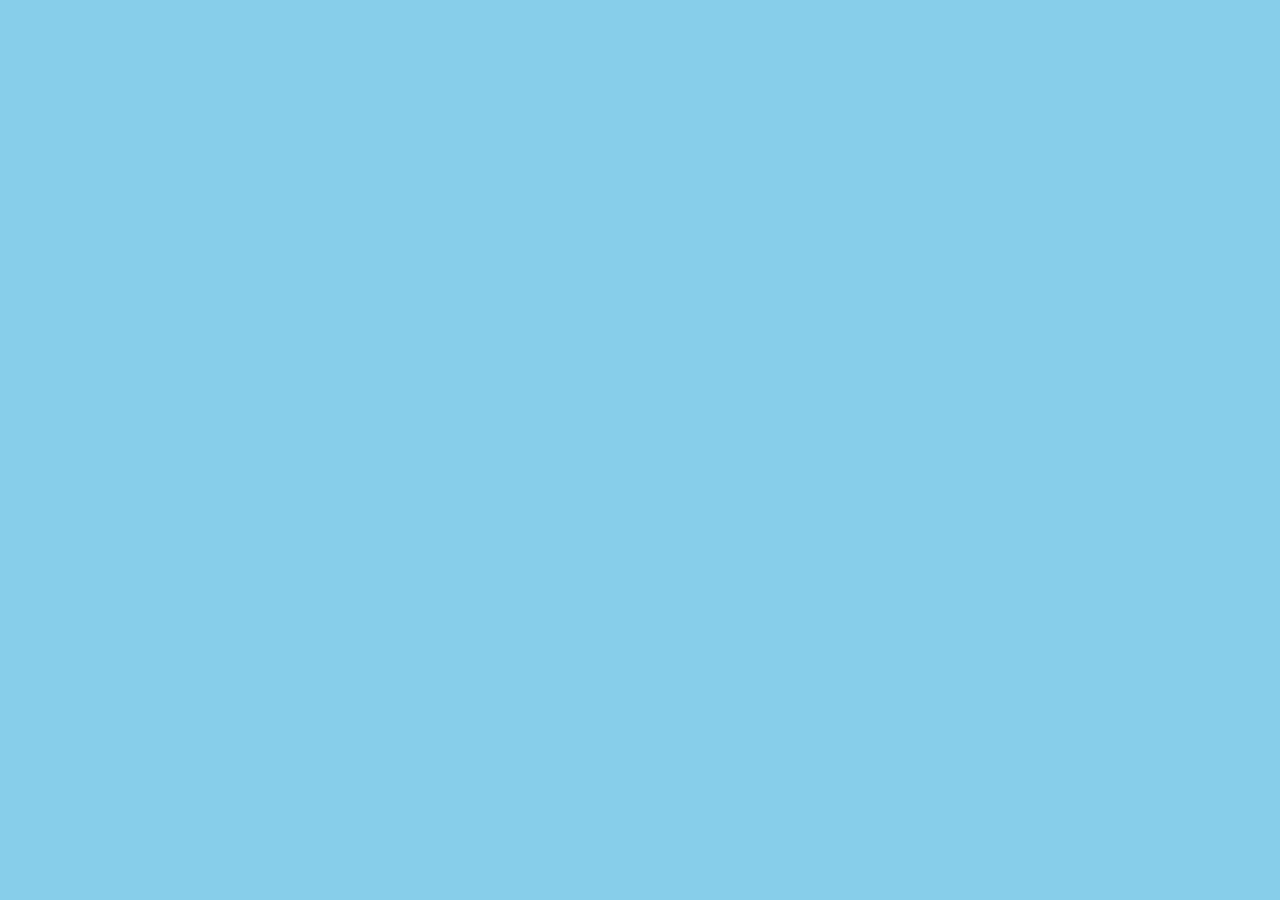
==== mfight/index.html @ 5471a8e1 "Implement sound effects for game actions Added audio functionality for various game actions includin" ====
<!DOCTYPE html>
<html lang="en">
<head>
<meta charset="UTF-8">
<meta name="viewport" content="width=device-width, initial-scale=1.0">
<title>Monkey Champion Battle</title>
<style>
  * { box-sizing: border-box; }
  body {
    margin: 0;
    overflow: hidden;
    background: #87ceeb;
    font-family: Arial, sans-serif;
    user-select: none;
  }
  canvas { display: block; }
  #restartButton {
    position: fixed;
    left: 50%;
    top: 70%;
    transform: translate(-50%, -50%);
    padding: 14px 28px;
    border: 3px solid #222;
    border-radius: 10px;
    background: white;
    font-size: 20px;
    font-weight: bold;
    cursor: pointer;
    display: none;
    box-shadow: 0 5px 0 #222;
  }
  #restartButton:active {
    transform: translate(-50%, calc(-50% + 4px));
    box-shadow: 0 1px 0 #222;
  }

#bracketButton{
position:fixed;right:20px;bottom:20px;padding:10px 18px;font-size:18px;
display:none;border:2px solid #222;border-radius:8px;background:#fff;cursor:pointer;
}
#bracketPanel{
position:fixed;right:20px;top:20px;width:min(360px,calc(100vw - 40px));
max-height:75vh;overflow:auto;background:rgba(255,255,255,.97);
border:3px solid #222;border-radius:10px;padding:16px;display:none;
font-family:Arial,sans-serif;z-index:20;color:#222;
}
#bracketPanel h3{margin:0 35px 12px 0;font-size:23px;}
#bracketList div{padding:4px 0;line-height:1.35;}
#closeBracketButton{
position:absolute;right:9px;top:7px;width:32px;height:32px;border:0;
background:transparent;font-size:28px;cursor:pointer;line-height:28px;
}


</style>
</head>
<body>
<canvas id="gameCanvas"></canvas>
<button id="restartButton">Next Fight</button>

<button id="bracketButton">Tournament Bracket</button>
<div id="bracketPanel">
  <button id="closeBracketButton" aria-label="Close bracket">×</button>
  <h3>Champion History</h3>
  <div id="bracketList"><p>No completed fights yet.</p></div>
</div>

<script>
const canvas = document.getElementById("gameCanvas");
const ctx = canvas.getContext("2d");
const restartButton=document.getElementById("restartButton");
const bracketHistory=[];

let audioContext = null;
let soundEnabled = true;

function initAudio() {
  if (!audioContext) {
    audioContext = new (window.AudioContext || window.webkitAudioContext)();
  }
  if (audioContext.state === "suspended") {
    audioContext.resume();
  }
}

function playTone(frequency, duration = 0.08, type = "square", volume = 0.08, slideTo = null) {
  if (!soundEnabled) return;
  initAudio();

  const oscillator = audioContext.createOscillator();
  const gain = audioContext.createGain();
  const now = audioContext.currentTime;

  oscillator.type = type;
  oscillator.frequency.setValueAtTime(frequency, now);

  if (slideTo !== null) {
    oscillator.frequency.exponentialRampToValueAtTime(
      Math.max(20, slideTo),
      now + duration
    );
  }

  gain.gain.setValueAtTime(volume, now);
  gain.gain.exponentialRampToValueAtTime(0.001, now + duration);

  oscillator.connect(gain);
  gain.connect(audioContext.destination);

  oscillator.start(now);
  oscillator.stop(now + duration);
}

function playPunchSound() {
  playTone(150, 0.07, "square", 0.09, 70);
}

function playKickSound() {
  playTone(110, 0.11, "sawtooth", 0.1, 45);
}

function playBlockSound() {
  playTone(520, 0.06, "square", 0.06, 330);
  setTimeout(() => playTone(740, 0.05, "square", 0.04, 500), 35);
}

function playCountdownSound() {
  playTone(440, 0.12, "sine", 0.07);
}

function playWinnerSound() {
  playTone(523, 0.16, "sine", 0.08);
  setTimeout(() => playTone(659, 0.16, "sine", 0.08), 170);
  setTimeout(() => playTone(784, 0.28, "sine", 0.09), 340);
}

  soundEnabled = !soundEnabled;
  soundButton.textContent = soundEnabled ? "🔊 Sound On" : "🔇 Sound Off";
});

document.addEventListener("pointerdown", initAudio, { once: true });


let width, height, groundY;
let previousTime = performance.now();

function resizeCanvas() {
  width = innerWidth;
  height = innerHeight;
  canvas.width = width;
  canvas.height = height;
  groundY = height * 0.78;
}
addEventListener("resize", resizeCanvas);
resizeCanvas();

const monkeyNames = [
  "Banana Bandit", "Coconut Kong", "Jungle Jack", "Mango Mike",
  "Cheeky Chimp", "Bongo Banana", "King Plantain", "Monkey McGee",
  "Peanut Primate", "Captain Coconut", "Gorilla Greg", "Swinging Sammy",
  "Banana Bob", "Jungle Joe", "Chimpy Charlie", "Mighty Momo",
  "Vine Victor", "Cocoa Kong", "Bamboo Bruno", "Primate Pete",
  "Monkey Max", "Banana Bruno", "Jungle Jester", "Chimp Champion",
  "Treetop Tony", "Funky Monkey", "Coconut Crusher", "Banana Bruiser",
  "Vine Viper", "Mango Mayhem", "Plantain Puncher", "Treetop Titan"
];

const styles = [
  { color: "#8b552a", faceColor: "#e0b27d" },
  { color: "#5f3822", faceColor: "#c99565" },
  { color: "#9a6236", faceColor: "#e5b982" },
  { color: "#4e3325", faceColor: "#bc8a61" },
  { color: "#75503a", faceColor: "#d5a979" }
];

function randomItem(array) {
  return array[Math.floor(Math.random() * array.length)];
}

function randomName(excluded = []) {
  const choices = monkeyNames.filter(name => !excluded.includes(name));
  return choices.length ? randomItem(choices) : "Mystery Monkey";
}

const game = {
  state: "countdown",
  countdown: 3,
  countdownTimer: 0,
  winner: "",
  screenShake: 0,
  time: 0,
  round: 1
};

const particles = [];
const floatingTexts = [];
let championData = null;
let monkey1, monkey2;

class Monkey {
  constructor({ name, color, faceColor, x, direction, isChampion = false }) {
    this.name = name;
    this.color = color;
    this.faceColor = faceColor;
    this.x = x;
    this.y = groundY - 100;
    this.direction = direction;
    this.velocityX = 0;
    this.velocityY = 0;
    this.health = 100;
    this.maxHealth = 100;
    this.state = "idle";
    this.stateTimer = 0;
    this.attackCooldown = 0;
    this.hitFlash = 0;
    this.walkCycle = 0;
    this.isGrounded = true;
    this.isBlocking = false;
    this.combo = 0;
    this.comboTimer = 0;
    this.target = null;
    this.isChampion = isChampion;
    this.aiDelay = Math.random() * 25;
  }

  update(dt) {
    this.attackCooldown -= dt;
    this.stateTimer -= dt;
    this.hitFlash -= dt;
    this.comboTimer -= dt;
    this.aiDelay -= dt;

    if (this.comboTimer <= 0) this.combo = 0;

    this.velocityY += 0.5 * dt;
    this.x += this.velocityX * dt;
    this.y += this.velocityY * dt;
    this.velocityX *= Math.pow(0.88, dt);

    const floor = groundY - 100;
    if (this.y >= floor) {
      this.y = floor;
      this.velocityY = 0;
      this.isGrounded = true;
    } else {
      this.isGrounded = false;
    }

    this.x = Math.max(70, Math.min(width - 70, this.x));

    if (this.target) this.direction = this.target.x > this.x ? 1 : -1;
    if (this.state === "walking") this.walkCycle += 0.25 * dt;

    if (this.stateTimer <= 0 && ["punch","kick","hurt","block","dodge"].includes(this.state)) {
      this.state = "idle";
      this.isBlocking = false;
    }

    if (game.state === "fighting") this.runAI(dt);
  }

  runAI(dt) {
    if (!this.target || this.health <= 0 || this.aiDelay > 0) return;
    if (["punch","kick","hurt","dodge","knockedOut"].includes(this.state)) return;

    const distance = Math.abs(this.target.x - this.x);
    const targetAttacking = ["punch","kick"].includes(this.target.state);

    if (targetAttacking && distance < 145 && Math.random() < 0.025 * dt) {
      Math.random() < 0.55 ? this.block() : this.dodge();
      return;
    }

    if (distance > 120) {
      this.state = "walking";
      this.velocityX += this.direction * (distance > 300 ? 2.3 : 1.5) * dt;
      if (distance > 220 && this.isGrounded && Math.random() < 0.0025 * dt) this.jump();
      return;
    }

    this.state = "idle";
    if (distance < 78) this.velocityX -= this.direction * 0.7 * dt;

    if (this.attackCooldown <= 0) {
      Math.random() < 0.62 ? this.punch() : this.kick();
    }
  }

  jump() {
    if (!this.isGrounded) return;
    this.velocityY = -9;
    this.velocityX += this.direction * 2;
  }

  punch() {
    if (this.attackCooldown > 0 || this.health <= 0) return;
    this.state = "punch";
    this.stateTimer = 24;
    this.attackCooldown = 42;
    setTimeout(() => {
      if (game.state === "fighting" && this.state === "punch") this.tryHit(11, 125, "PUNCH!");
    }, 170);
  }

  kick() {
    if (this.attackCooldown > 0 || this.health <= 0) return;
    this.state = "kick";
    this.stateTimer = 32;
    this.attackCooldown = 55;
    setTimeout(() => {
      if (game.state === "fighting" && this.state === "kick") this.tryHit(16, 145, "KICK!");
    }, 240);
  }

  block() {
    this.state = "block";
    this.stateTimer = 28;
    this.isBlocking = true;
    this.attackCooldown = 25;
  }

  dodge() {
    this.state = "dodge";
    this.stateTimer = 25;
    this.velocityX = -this.direction * 7;
    this.attackCooldown = 25;
    createFloatingText(this.x, this.y - 80, "DODGE!", "#fff");
  }

  tryHit(damage, range, text) {
    if (!this.target || this.target.health <= 0) return;
    const distance = Math.abs(this.target.x - this.x);
    const facing = Math.sign(this.target.x - this.x) === this.direction;
    if (distance > range || !facing) return;

    if (this.target.state === "dodge") {
      createFloatingText(this.target.x, this.target.y - 80, "MISSED!", "#fff");
      return;
    }

    let finalDamage = damage;
    if (this.target.isBlocking) {
      finalDamage = Math.max(2, Math.floor(damage * 0.25));
      createFloatingText(this.target.x, this.target.y - 100, "BLOCK!", "#66ccff");
    } else {
      this.combo++;
      this.comboTimer = 100;
    }

    this.target.takeDamage(finalDamage, this.direction);
    createHitParticles(this.target.x, this.target.y - 45, this.color);

    if (this.target.isBlocking) {
      playBlockSound();
    } else if (text === "KICK!") {
      playKickSound();
    } else {
      playPunchSound();
    }

    createFloatingText(this.target.x, this.target.y - 120, text, "#ffe600");

    if (this.combo >= 2) {
      createFloatingText(this.x, this.y - 145, this.combo + " HIT COMBO!", "#ff9900");
    }
    game.screenShake = this.target.isBlocking ? 3 : 8;
  }

  takeDamage(amount, direction) {
    if (this.health <= 0) return;
    this.health = Math.max(0, this.health - amount);
    this.hitFlash = 8;
    this.velocityX = direction * amount * 0.22;

    if (!this.isBlocking) {
      this.state = "hurt";
      this.stateTimer = 18;
    }

    if (this.health <= 0) {
      this.state = "knockedOut";
      this.velocityX = direction * 6;
      this.velocityY = -5;
      setTimeout(() => endFight(this.target), 900);
    }
  }

  draw() {
    ctx.save();
    ctx.translate(this.x, this.y);

    if (this.state === "knockedOut") ctx.rotate(this.direction * 1.3);
    ctx.scale(this.direction, 1);

    const bounce = this.state === "walking"
      ? Math.sin(this.walkCycle) * 3
      : Math.sin(game.time * 0.08) * 1.5;

    ctx.translate(0, bounce);

    if (this.hitFlash > 0 && Math.floor(this.hitFlash) % 2 === 0) ctx.globalAlpha = 0.45;

    this.drawShadow();
    this.drawTail();
    this.drawBody();
    this.drawLegs();
    this.drawArms();
    this.drawHead();
    if (this.isChampion) this.drawCrown();

    ctx.restore();
  }

  drawShadow() {
    ctx.save();
    ctx.globalAlpha = 0.22;
    ctx.fillStyle = "#000";
    ctx.beginPath();
    ctx.ellipse(0, 103, 48, 10, 0, 0, Math.PI * 2);
    ctx.fill();
    ctx.restore();
  }

  drawTail() {
    ctx.strokeStyle = this.color;
    ctx.lineWidth = 11;
    ctx.lineCap = "round";
    ctx.beginPath();
    ctx.moveTo(-27, 48);
    ctx.bezierCurveTo(-70, 35, -75, -20, -40, -22);
    ctx.stroke();
  }

  drawBody() {
    ctx.fillStyle = this.color;
    ctx.strokeStyle = "#2d1b10";
    ctx.lineWidth = 4;
    ctx.beginPath();
    ctx.ellipse(0, 43, 35, 48, 0, 0, Math.PI * 2);
    ctx.fill();
    ctx.stroke();

    ctx.fillStyle = this.faceColor;
    ctx.beginPath();
    ctx.ellipse(5, 50, 20, 27, 0, 0, Math.PI * 2);
    ctx.fill();
  }

  drawHead() {
    ctx.fillStyle = this.color;
    ctx.strokeStyle = "#2d1b10";
    ctx.lineWidth = 4;
    ctx.beginPath();
    ctx.arc(0, -23, 36, 0, Math.PI * 2);
    ctx.fill();
    ctx.stroke();

    for (const ex of [-30, 30]) {
      ctx.beginPath();
      ctx.arc(ex, -28, 14, 0, Math.PI * 2);
      ctx.fill();
      ctx.stroke();
    }

    ctx.fillStyle = this.faceColor;
    ctx.beginPath();
    ctx.ellipse(7, -16, 24, 21, 0, 0, Math.PI * 2);
    ctx.fill();

    ctx.fillStyle = "#111";
    ctx.beginPath();
    ctx.arc(-4, -31, 3, 0, Math.PI * 2);
    ctx.arc(15, -31, 3, 0, Math.PI * 2);
    ctx.fill();

    ctx.strokeStyle = "#3d2010";
    ctx.lineWidth = 3;
    ctx.beginPath();
    if (this.state === "hurt") ctx.arc(7, -8, 8, Math.PI, Math.PI * 2);
    else ctx.arc(7, -12, 8, 0, Math.PI);
    ctx.stroke();
  }

  drawArms() {
    ctx.strokeStyle = this.color;
    ctx.lineWidth = 15;
    ctx.lineCap = "round";

    let fx = 42, fy = 40, bx = -38, by = 46;

    if (this.state === "punch") {
      const p = Math.max(0, 1 - Math.abs(this.stateTimer - 13) / 13);
      fx = 42 + p * 65;
      fy = 28;
    }
    if (this.state === "block") {
      fx = 32; fy = -18; bx = 8; by = -25;
    }
    if (this.state === "hurt") {
      fx = 24; fy = 65; bx = -25; by = 68;
    }

    ctx.beginPath();
    ctx.moveTo(24, 23);
    ctx.lineTo(fx, fy);
    ctx.stroke();

    ctx.beginPath();
    ctx.moveTo(-24, 23);
    ctx.lineTo(bx, by);
    ctx.stroke();

    ctx.fillStyle = this.faceColor;
    for (const [x, y] of [[fx,fy],[bx,by]]) {
      ctx.beginPath();
      ctx.arc(x, y, 10, 0, Math.PI * 2);
      ctx.fill();
    }
  }

  drawLegs() {
    ctx.strokeStyle = this.color;
    ctx.lineWidth = 16;
    ctx.lineCap = "round";

    let lx = -18, ly = 100, rx = 20, ry = 100;

    if (this.state === "walking") {
      lx += Math.sin(this.walkCycle) * 14;
      rx -= Math.sin(this.walkCycle) * 14;
    }

    if (this.state === "kick") {
      const p = Math.max(0, 1 - Math.abs(this.stateTimer - 15) / 15);
      rx = 22 + p * 70;
      ry = 70 - p * 15;
    }

    ctx.beginPath();
    ctx.moveTo(-16, 76);
    ctx.lineTo(lx, ly);
    ctx.stroke();

    ctx.beginPath();
    ctx.moveTo(16, 76);
    ctx.lineTo(rx, ry);
    ctx.stroke();

    ctx.fillStyle = this.faceColor;
    ctx.beginPath();
    ctx.ellipse(lx + 5, ly, 16, 8, 0, 0, Math.PI * 2);
    ctx.ellipse(rx + 5, ry, 16, 8, 0, 0, Math.PI * 2);
    ctx.fill();
  }

  drawCrown() {
    ctx.save();
    ctx.translate(0, -68);
    ctx.scale(this.direction, 1);
    ctx.fillStyle = "#ffd700";
    ctx.strokeStyle = "#7a4b00";
    ctx.lineWidth = 3;
    ctx.beginPath();
    ctx.moveTo(-24, 12);
    ctx.lineTo(-19, -12);
    ctx.lineTo(-7, 2);
    ctx.lineTo(0, -18);
    ctx.lineTo(9, 2);
    ctx.lineTo(21, -12);
    ctx.lineTo(25, 12);
    ctx.closePath();
    ctx.fill();
    ctx.stroke();
    ctx.restore();
  }
}

function makeMonkey(data, x, direction, isChampion = false) {
  return new Monkey({
    name: data.name,
    color: data.color,
    faceColor: data.faceColor,
    x,
    direction,
    isChampion
  });
}

function createFirstFight() {
  const style1 = randomItem(styles);
  let style2 = randomItem(styles);
  while (style2 === style1) style2 = randomItem(styles);

  const data1 = { name: randomName(), ...style1 };
  const data2 = { name: randomName([data1.name]), ...style2 };

  monkey1 = makeMonkey(data1, width * 0.25, 1);
  monkey2 = makeMonkey(data2, width * 0.75, -1);
  monkey1.target = monkey2;
  monkey2.target = monkey1;
}

function createNextFight() {
  const championLeft = Math.random() < 0.5;
  const challengerStyle = randomItem(styles);
  const challenger = {
    name: randomName([championData.name]),
    ...challengerStyle
  };

  if (championLeft) {
    monkey1 = makeMonkey(championData, width * 0.25, 1, true);
    monkey2 = makeMonkey(challenger, width * 0.75, -1);
  } else {
    monkey1 = makeMonkey(challenger, width * 0.25, 1);
    monkey2 = makeMonkey(championData, width * 0.75, -1, true);
  }

  monkey1.target = monkey2;
  monkey2.target = monkey1;
}

function drawBackground() {
  const grad = ctx.createLinearGradient(0, 0, 0, groundY);
  grad.addColorStop(0, "#6bc8ff");
  grad.addColorStop(1, "#d8f5ff");
  ctx.fillStyle = grad;
  ctx.fillRect(0, 0, width, height);

  ctx.fillStyle = "#ffd83d";
  ctx.beginPath();
  ctx.arc(width * 0.86, height * 0.16, 48, 0, Math.PI * 2);
  ctx.fill();

  drawCloud(width * 0.18, height * 0.17, 1);
  drawCloud(width * 0.72, height * 0.12, 0.8);
  drawMountain(width * 0.15, groundY, 260, 210);
  drawMountain(width * 0.72, groundY, 310, 250);

  ctx.fillStyle = "#64a83f";
  ctx.fillRect(0, groundY - 40, width, 40);
  ctx.fillStyle = "#3d7c2c";
  ctx.fillRect(0, groundY, width, height - groundY);

  drawTree(80, groundY);
  drawTree(width - 90, groundY);
}

function drawCloud(x, y, s) {
  ctx.save();
  ctx.translate(x, y);
  ctx.scale(s, s);
  ctx.fillStyle = "rgba(255,255,255,.85)";
  ctx.beginPath();
  ctx.arc(-35, 10, 28, 0, Math.PI * 2);
  ctx.arc(0, -5, 38, 0, Math.PI * 2);
  ctx.arc(42, 10, 27, 0, Math.PI * 2);
  ctx.fillRect(-35, 10, 77, 27);
  ctx.fill();
  ctx.restore();
}

function drawMountain(x, y, w, h) {
  ctx.fillStyle = "#6b9669";
  ctx.beginPath();
  ctx.moveTo(x - w/2, y);
  ctx.lineTo(x, y - h);
  ctx.lineTo(x + w/2, y);
  ctx.closePath();
  ctx.fill();
}

function drawTree(x, y) {
  ctx.fillStyle = "#68421f";
  ctx.fillRect(x - 18, y - 150, 36, 150);
  ctx.fillStyle = "#2f8a3b";
  ctx.beginPath();
  ctx.arc(x, y - 160, 65, 0, Math.PI * 2);
  ctx.arc(x - 35, y - 135, 48, 0, Math.PI * 2);
  ctx.arc(x + 42, y - 135, 50, 0, Math.PI * 2);
  ctx.fill();
}

function drawHealthBars() {
  const barWidth = Math.min(350, width * 0.33);
  drawHealthBar(40, 35, barWidth, 30, monkey1, false);
  drawHealthBar(width - barWidth - 40, 35, barWidth, 30, monkey2, true);

  ctx.fillStyle = "#fff";
  ctx.strokeStyle = "#222";
  ctx.lineWidth = 5;
  ctx.font = "bold 25px Arial";
  ctx.textAlign = "center";
  ctx.strokeText("ROUND " + game.round, width / 2, 55);
  ctx.fillText("ROUND " + game.round, width / 2, 55);
}

function drawHealthBar(x, y, w, h, monkey, reverse) {
  ctx.fillStyle = "#222";
  ctx.fillRect(x - 5, y - 5, w + 10, h + 10);
  ctx.fillStyle = "#5a1717";
  ctx.fillRect(x, y, w, h);

  const percent = monkey.health / monkey.maxHealth;
  const healthWidth = w * percent;
  ctx.fillStyle = percent < .25 ? "#ef3838" : percent < .5 ? "#ffc52e" : "#46d34f";
  ctx.fillRect(reverse ? x + w - healthWidth : x, y, healthWidth, h);

  ctx.fillStyle = "#fff";
  ctx.font = "bold 17px Arial";
  ctx.textAlign = reverse ? "right" : "left";
  const crown = monkey.isChampion ? " 👑" : "";
  ctx.fillText(monkey.name + crown + "  " + Math.ceil(monkey.health), reverse ? x + w : x, y - 12);
}

function createHitParticles(x, y, color) {
  for (let i = 0; i < 18; i++) {
    particles.push({
      x, y,
      vx: (Math.random() - .5) * 10,
      vy: (Math.random() - .5) * 10,
      life: 35 + Math.random() * 20,
      size: 3 + Math.random() * 7,
      color: Math.random() < .5 ? color : "#ffe600"
    });
  }
}

function updateParticles(dt) {
  for (let i = particles.length - 1; i >= 0; i--) {
    const p = particles[i];
    p.x += p.vx * dt;
    p.y += p.vy * dt;
    p.vy += .15 * dt;
    p.life -= dt;
    if (p.life <= 0) particles.splice(i, 1);
  }
}

function drawParticles() {
  for (const p of particles) {
    ctx.save();
    ctx.globalAlpha = Math.max(0, p.life / 40);
    ctx.fillStyle = p.color;
    ctx.beginPath();
    ctx.arc(p.x, p.y, p.size, 0, Math.PI * 2);
    ctx.fill();
    ctx.restore();
  }
}

function createFloatingText(x, y, text, color) {
  floatingTexts.push({ x, y, text, color, life: 50 });
}

function updateFloatingTexts(dt) {
  for (let i = floatingTexts.length - 1; i >= 0; i--) {
    floatingTexts[i].y -= .7 * dt;
    floatingTexts[i].life -= dt;
    if (floatingTexts[i].life <= 0) floatingTexts.splice(i, 1);
  }
}

function drawFloatingTexts() {
  for (const t of floatingTexts) {
    ctx.save();
    ctx.globalAlpha = Math.min(1, t.life / 20);
    ctx.font = "bold 25px Arial";
    ctx.textAlign = "center";
    ctx.lineWidth = 5;
    ctx.strokeStyle = "#222";
    ctx.fillStyle = t.color;
    ctx.strokeText(t.text, t.x, t.y);
    ctx.fillText(t.text, t.x, t.y);
    ctx.restore();
  }
}

function updateCountdown(dt) {
  if (game.state !== "countdown") return;
  game.countdownTimer += dt;
  if (game.countdownTimer >= 60) {
    game.countdownTimer = 0;
    game.countdown--;
    playCountdownSound();
    if (game.countdown <= 0) game.state = "fighting";
  }
}

function drawCountdown() {
  if (game.state !== "countdown") return;
  ctx.save();
  ctx.font = "bold 100px Arial";
  ctx.textAlign = "center";
  ctx.textBaseline = "middle";
  ctx.lineWidth = 10;
  ctx.strokeStyle = "#222";
  ctx.fillStyle = "#ffe12d";
  ctx.strokeText(game.countdown, width / 2, height / 2);
  ctx.fillText(game.countdown, width / 2, height / 2);
  ctx.restore();
}

function endFight(winner) {
  if (game.state === "finished") return;
  game.state = "finished";
  game.winner = winner.name;
  playWinnerSound();
  winner.state = "victory";
  winner.isChampion = true;

  championData = {
    name: winner.name,
    color: winner.color,
    faceColor: winner.faceColor
  };

  restartButton.style.display = "block";
  createFloatingText(winner.x, winner.y - 150, "CHAMPION!", "#ffe600");
}

function drawWinnerScreen() {
  if (game.state !== "finished") return;
  ctx.save();
  ctx.fillStyle = "rgba(0,0,0,.55)";
  ctx.fillRect(0, 0, width, height);

  ctx.textAlign = "center";
  ctx.font = "bold 72px Arial";
  ctx.lineWidth = 9;
  ctx.strokeStyle = "#111";
  ctx.fillStyle = "#ffe600";
  ctx.strokeText("WINNER!", width / 2, height * .35);
  ctx.fillText("WINNER!", width / 2, height * .35);

  ctx.font = "bold 48px Arial";
  ctx.fillStyle = "#fff";
  ctx.strokeText(game.winner, width / 2, height * .47);
  ctx.fillText(game.winner, width / 2, height * .47);

  ctx.font = "bold 24px Arial";
  ctx.fillText("The champion returns next round!", width / 2, height * .55);
  ctx.restore();
}

function nextFight() {
  particles.length = 0;
  floatingTexts.length = 0;
  game.state = "countdown";
  game.countdown = 3;
  game.countdownTimer = 0;
  game.winner = "";
  game.screenShake = 0;
  game.round++;

  createNextFight();
  restartButton.style.display = "none";
}

restartButton.addEventListener("click", nextFight);

createFirstFight();

function loop(now) {
  const dt = Math.min(2, (now - previousTime) / 16.67);
  previousTime = now;
  game.time += dt;

  updateCountdown(dt);
  monkey1.update(dt);
  monkey2.update(dt);
  updateParticles(dt);
  updateFloatingTexts(dt);

  let sx = 0, sy = 0;
  if (game.screenShake > 0) {
    sx = (Math.random() - .5) * game.screenShake;
    sy = (Math.random() - .5) * game.screenShake;
    game.screenShake *= .84;
  }

  ctx.save();
  ctx.translate(sx, sy);
  drawBackground();
  monkey1.draw();
  monkey2.draw();
  drawParticles();
  drawFloatingTexts();
  ctx.restore();

  drawHealthBars();
  drawCountdown();
  drawWinnerScreen();

  requestAnimationFrame(loop);
}


const bracketButton=document.getElementById("bracketButton");
const bracketPanel=document.getElementById("bracketPanel");
const bracketList=document.getElementById("bracketList");
const closeBracketButton=document.getElementById("closeBracketButton");

bracketButton.onclick=()=>{
 bracketPanel.style.display=bracketPanel.style.display==="block"?"none":"block";
};
closeBracketButton.onclick=()=>{
 bracketPanel.style.display="none";
};

const oldEndFight=endFight;
endFight=function(winner){
 oldEndFight(winner);
 bracketHistory.push("Round "+game.round+": "+winner.name+" defeated "+(winner===monkey1?monkey2.name:monkey1.name));
 bracketList.innerHTML=bracketHistory.map((x,i)=>"<div><b>"+(i+1)+".</b> "+x+"</div>").join("<hr>");
 bracketButton.style.display="block";
};
requestAnimationFrame(loop);
</script>

</body>
</html>
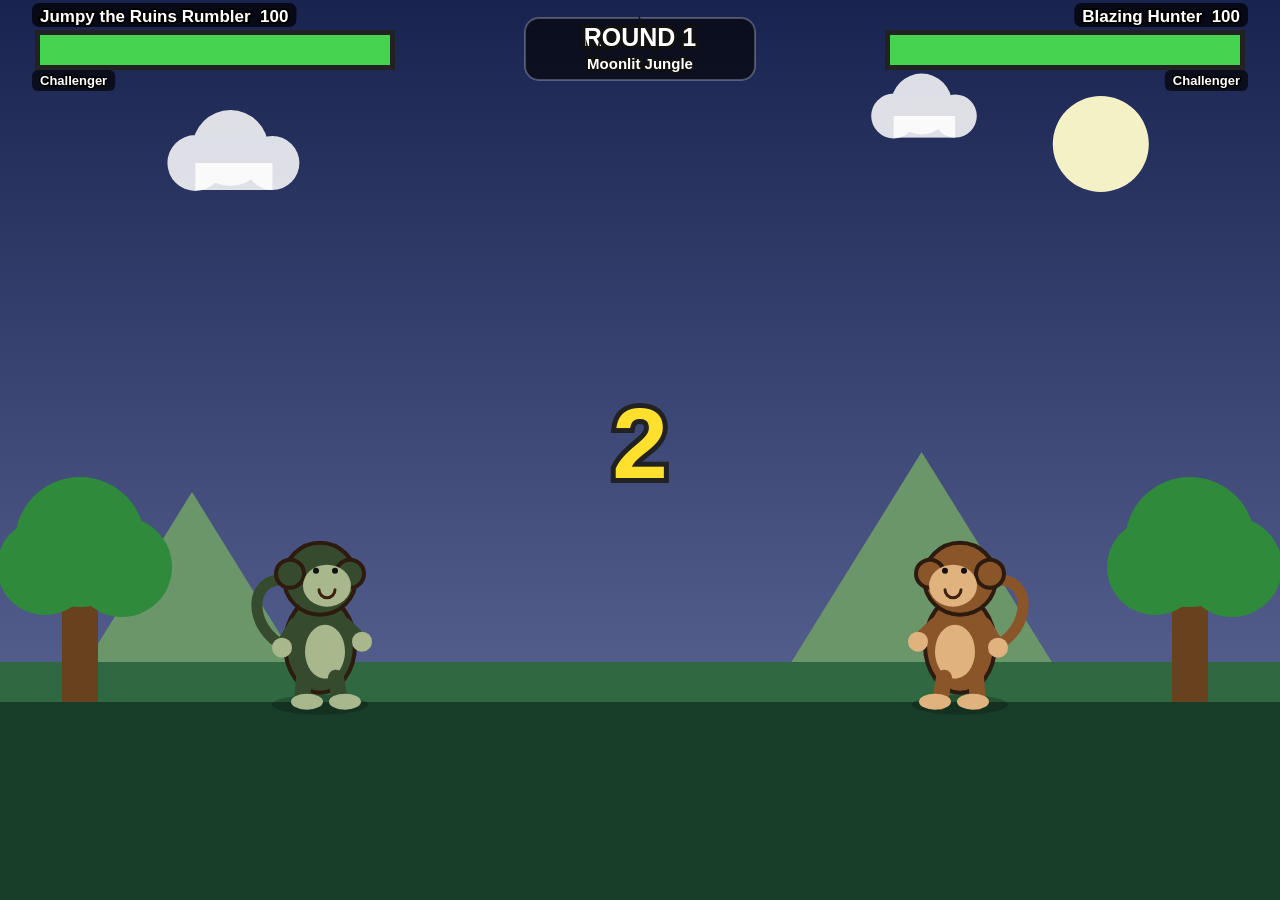
==== commit 90897f0b: "Enhance tournament log and fighter streak tracking Updated title and tournament log in index.html. A" ====
--- a/mfight/index.html
+++ b/mfight/index.html
@@ -3,7 +3,7 @@
 <head>
 <meta charset="UTF-8">
 <meta name="viewport" content="width=device-width, initial-scale=1.0">
-<title>Monkey Champion Battle</title>
+<title>Monkey Champion Battle - Equal Fighters</title>
 <style>
   * { box-sizing: border-box; }
   body {
@@ -52,16 +52,20 @@
 }
 
 
+
+#restartButton, #bracketButton {
+  text-shadow: 0 1px 0 rgba(255,255,255,.8);
+}
 </style>
 </head>
 <body>
 <canvas id="gameCanvas"></canvas>
 <button id="restartButton">Next Fight</button>
 
-<button id="bracketButton">Tournament Bracket</button>
+<button id="bracketButton">Tournament Log</button>
 <div id="bracketPanel">
   <button id="closeBracketButton" aria-label="Close bracket">×</button>
-  <h3>Champion History</h3>
+  <h3>Tournament Log</h3>
   <div id="bracketList"><p>No completed fights yet.</p></div>
 </div>
 
@@ -133,10 +137,6 @@
   setTimeout(() => playTone(659, 0.16, "sine", 0.08), 170);
   setTimeout(() => playTone(784, 0.28, "sine", 0.09), 340);
 }
-
-  soundEnabled = !soundEnabled;
-  soundButton.textContent = soundEnabled ? "🔊 Sound On" : "🔇 Sound Off";
-});
 
 document.addEventListener("pointerdown", initAudio, { once: true });
 
@@ -155,14 +155,114 @@
 resizeCanvas();
 
 const monkeyNames = [
-  "Banana Bandit", "Coconut Kong", "Jungle Jack", "Mango Mike",
-  "Cheeky Chimp", "Bongo Banana", "King Plantain", "Monkey McGee",
-  "Peanut Primate", "Captain Coconut", "Gorilla Greg", "Swinging Sammy",
-  "Banana Bob", "Jungle Joe", "Chimpy Charlie", "Mighty Momo",
-  "Vine Victor", "Cocoa Kong", "Bamboo Bruno", "Primate Pete",
-  "Monkey Max", "Banana Bruno", "Jungle Jester", "Chimp Champion",
-  "Treetop Tony", "Funky Monkey", "Coconut Crusher", "Banana Bruiser",
-  "Vine Viper", "Mango Mayhem", "Plantain Puncher", "Treetop Titan"
+"Banana Bandit",
+"Coconut Kong",
+"Jungle Jack",
+"Mango Mike",
+"Cheeky Chimp",
+"Bongo Banana",
+"King Plantain",
+"Monkey McGee",
+"Peanut Primate",
+"Captain Coconut",
+"Gorilla Greg",
+"Swinging Sammy",
+"Banana Bob",
+"Jungle Joe",
+"Chimpy Charlie",
+"Mighty Momo",
+"Vine Victor",
+"Cocoa Kong",
+"Bamboo Bruno",
+"Primate Pete",
+"Monkey Max",
+"Banana Bruno",
+"Jungle Jester",
+"Chimp Champion",
+"Treetop Tony",
+"Funky Monkey",
+"Coconut Crusher",
+"Banana Bruiser",
+"Vine Viper",
+"Mango Mayhem",
+"Plantain Puncher",
+"Treetop Titan",
+"Barrel Barry",
+"Jungle Jasper",
+"Banana Blitz",
+"Chimpzilla",
+"Sir Bananas",
+"Professor Primate",
+"Captain Chimp",
+"General Gorilla",
+"Tiny Tamarin",
+"Macaque Max",
+"Howler Hank",
+"Bobo the Brave",
+"Congo Carl",
+"Banana Beast",
+"Tree Top Tim",
+"Mango Marshal",
+"King Koko",
+"Captain Canopy",
+"Forest Fred",
+"Palm Pete",
+"Banana Bonk",
+"Chimp Chaser",
+"Crazy Coco",
+"Banana Biscuit",
+"Lord Lemur",
+"Monkey Meteor",
+"Rocket Rango",
+"Turbo Tamarin",
+"Cannon Chimp",
+"Sneaky Simi",
+"Alpha Ape",
+"Omega Orang",
+"Banana Bolt",
+"Banana Boom",
+"Colonel Coconut",
+"Major Monkey",
+"Doctor Banana",
+"Jungle Jet",
+"Tree Swing Steve",
+"Captain Peel",
+"Monkey Maverick",
+"Vine Vandal",
+"Coco Crusher",
+"Bamboo Brawler",
+"Raging Rhesus",
+"Mischief Mike",
+"Banana Baron",
+"King Canopy",
+"Swing Sultan",
+"Palm Phantom",
+"Jungle Knight",
+"Coco Comet",
+"Banana Ninja",
+"Shadow Chimp",
+"Wild Winston",
+"Barrel Boss",
+"Monkey Matrix",
+"Golden Gorilla",
+"Storm Swinger",
+"Forest Fury",
+"Banana Rocket",
+"Primate Prime",
+"Tree Titan",
+"Banana Blaster",
+"Captain Chaos",
+"Monkey Monarch",
+"Iron Ape",
+"Silver Simian",
+"Bronze Baboon",
+"Electric Orangutan",
+"Cosmic Chimp",
+"Meteor Monkey",
+"Thunder Tail",
+"Jungle Giant",
+"Banana Knight",
+"Mango Master"
 ];
 
 const styles = [
@@ -170,16 +270,467 @@
   { color: "#5f3822", faceColor: "#c99565" },
   { color: "#9a6236", faceColor: "#e5b982" },
   { color: "#4e3325", faceColor: "#bc8a61" },
-  { color: "#75503a", faceColor: "#d5a979" }
+  { color: "#75503a", faceColor: "#d5a979" },
+  { color: "#2f2f35", faceColor: "#a69b91" },
+  { color: "#b06a3c", faceColor: "#f0c491" },
+  { color: "#6f4b2f", faceColor: "#d8ae7c" },
+  { color: "#473126", faceColor: "#b98663" },
+  { color: "#8f4633", faceColor: "#d89d74" },
+  { color: "#364a2d", faceColor: "#a9b78c" },
+  { color: "#54406d", faceColor: "#b8a4cd" }
 ];
 
 function randomItem(array) {
   return array[Math.floor(Math.random() * array.length)];
 }
 
+const nameStarts = [
+ "Rishaan",
+  "Banana",
+  "Coconut",
+  "Mango",
+  "Jungle",
+  "Vine",
+  "Bamboo",
+  "Barrel",
+  "Canopy",
+  "Treetop",
+  "Cocoa",
+  "Plantain",
+  "Palm",
+  "Forest",
+  "Thunder",
+  "Rocket",
+  "Shadow",
+  "Golden",
+  "Iron",
+  "Cosmic",
+  "Storm",
+  "Turbo",
+  "Wild",
+  "Sneaky",
+  "Mighty",
+  "Crazy",
+  "Electric",
+  "Silver",
+  "Bronze",
+  "Funky",
+  "Raging",
+  "Royal",
+  "Mystic",
+  "Blazing",
+  "Frozen",
+  "Savage",
+  "Lucky",
+  "Neon",
+  "Ancient",
+  "Lunar",
+  "Solar",
+  "Crimson",
+  "Emerald",
+  "Obsidian",
+  "Diamond",
+  "Mega",
+  "Ultra",
+  "Hyper",
+  "Chaos",
+  "Phantom",
+  "Inferno",
+  "Frost",
+  "Toxic",
+  "Nuclear",
+  "Thunderous",
+  "Ruby",
+  "Sapphire",
+  "Topaz",
+  "Jade",
+  "Onyx",
+  "Quartz",
+  "Granite",
+  "Marble",
+  "Rainforest",
+  "River",
+  "Waterfall",
+  "Mountain",
+  "Canyon",
+  "Lagoon",
+  "Island",
+  "Temple",
+  "Ruins",
+  "Totem",
+  "Drum",
+  "Bongo",
+  "Tropical",
+  "Papaya",
+  "Guava",
+  "Pineapple",
+  "Avocado",
+  "Peach",
+  "Berry",
+  "Melon",
+  "Kiwi",
+  "Dragonfruit",
+  "Moonlight",
+  "Sunrise",
+  "Twilight",
+  "Midnight",
+  "Starlight",
+  "Comet",
+  "Galaxy",
+  "Meteor",
+  "Nova",
+  "Orbit",
+  "Gravity",
+  "Blizzard",
+  "Cyclone",
+  "Hurricane",
+  "Lightning",
+  "Earthquake",
+  "Avalanche",
+  "Tsunami",
+  "Fireball",
+  "Volcano",
+  "Pixel",
+  "Laser",
+  "Robot",
+  "Cyber",
+  "Digital",
+  "Arcade",
+  "Glitch",
+  "Turbocharged",
+  "Super",
+  "Maximum",
+  "Supreme",
+  "Ultimate",
+  "Unstoppable",
+  "Legendary"
+];
+
+const nameEnds = [
+ "Das",
+  "Bandit",
+  "Kong",
+  "Crusher",
+  "Bruiser",
+  "Blaster",
+  "Brawler",
+  "Boss",
+  "Knight",
+  "Ninja",
+  "Titan",
+  "Champion",
+  "Meteor",
+  "Master",
+  "Maverick",
+  "Monarch",
+  "Phantom",
+  "Viper",
+  "Rocket",
+  "Rumble",
+  "Puncher",
+  "Swinger",
+  "Stomper",
+  "Striker",
+  "Warrior",
+  "Wizard",
+  "Wrecker",
+  "Howler",
+  "Chomper",
+  "Bonker",
+  "Boomer",
+  "Dasher",
+  "Dodger",
+  "Fury",
+  "Legend",
+  "Destroyer",
+  "Dynamo",
+  "Gladiator",
+  "Crusher",
+  "Cyclone",
+  "Havoc",
+  "Rascal",
+  "Ruler",
+  "Samurai",
+  "Shocker",
+  "Specter",
+  "Stinger",
+  "Tempest",
+  "Tornado",
+  "Troublemaker",
+  "Victory",
+  "Bouncer",
+  "Scrapper",
+  "Rambler",
+  "Ripper",
+  "Roarer",
+  "Rumbler",
+  "Smasher",
+  "Clobberer",
+  "Walloper",
+  "Whacker",
+  "Bopper",
+  "Bumper",
+  "Jumper",
+  "Leaper",
+  "Flipper",
+  "Spinner",
+  "Tumbler",
+  "Climber",
+  "Glider",
+  "Drifter",
+  "Rider",
+  "Raider",
+  "Ranger",
+  "Hunter",
+  "Scout",
+  "Captain",
+  "Commander",
+  "Chief",
+  "Guardian",
+  "Defender",
+  "Challenger",
+  "Contender",
+  "Hero",
+  "Ace",
+  "Star",
+  "Machine",
+  "Engine",
+  "Express",
+  "Force",
+  "Powerhouse",
+  "Daredevil",
+  "Menace",
+  "Riot",
+  "Rampage",
+  "Rush",
+  "Flash",
+  "Bolt",
+  "Spark",
+  "Flame",
+  "Frostbite",
+  "Moon",
+  "Sun",
+  "Eclipse",
+  "Galaxy",
+  "Comet",
+  "Nova",
+  "Orbit",
+  "Conqueror",
+  "Emperor",
+  "Prince",
+  "Duke",
+  "Baron",
+  "General"
+];
+
+const sillyFirstNames = [
+  "Bobo",
+  "Koko",
+  "Momo",
+  "Bongo",
+  "Chimpy",
+  "Macaque",
+  "Tamarin",
+  "Rango",
+  "Bruno",
+  "Barry",
+  "Charlie",
+  "Tony",
+  "Sammy",
+  "Victor",
+  "Jasper",
+  "Winston",
+  "Pete",
+  "Greg",
+  "Max",
+  "Hank",
+  "Jojo",
+  "Kiki",
+  "Nana",
+  "Coco",
+  "Peanut",
+  "Pickles",
+  "Waffles",
+  "Biscuit",
+  "Noodles",
+  "Beans",
+  "Mochi",
+  "Pogo",
+  "Ziggy",
+  "Toto",
+  "Dodo",
+  "Bubbles",
+  "Churro",
+  "Pancake",
+  "Muffin",
+  "Tater",
+  "Bonbon",
+  "Skippy",
+  "Ruffles",
+  "Gizmo",
+  "Pebble",
+  "Pudding",
+  "Sprout",
+  "Tango",
+  "Bibi",
+  "Bubu",
+  "Dingus",
+  "Goober",
+  "Boingo",
+  "Oingo",
+  "Zuzu",
+  "Lulu",
+  "Fifi",
+  "Gogo",
+  "Pipi",
+  "Riri",
+  "Mimi",
+  "Tiki",
+  "Tiki-Tak",
+  "BamBam",
+  "Bonko",
+  "Chongo",
+  "Dongo",
+  "Fungo",
+  "Jambo",
+  "Kumbo",
+  "Lombo",
+  "Mongo",
+  "Pongo",
+  "Ringo",
+  "Tongo",
+  "Wongo",
+  "Yoyo",
+  "Zongo",
+  "Chippy",
+  "Chunky",
+  "Fluffy",
+  "Fuzzy",
+  "Grumpy",
+  "Jumpy",
+  "Loopy",
+  "Munchy",
+  "Nibbles",
+  "Puffy",
+  "Snoozy",
+  "Spunky",
+  "Squishy",
+  "Toasty",
+  "Twitchy",
+  "Wiggly",
+  "Zippy",
+  "Bananathan",
+  "Coconathan",
+  "Monkifer"
+];
+
+const sillyTitles = [
+  "the Brave",
+  "the Bouncy",
+  "the Bonker",
+  "the Banana King",
+  "the Vine Lord",
+  "the Coconut Collector",
+  "the Jungle Menace",
+  "the Treetop Terror",
+  "the Peel Master",
+  "the Barrel Breaker",
+  "the Mango Maniac",
+  "the Swing King",
+  "the Tiny Titan",
+  "the Loud Howler",
+  "the Sneaky Simian",
+  "the Mighty Primate",
+  "the Banana Wizard",
+  "the Coconut Knight",
+  "the Jungle Phantom",
+  "the Vine Acrobat",
+  "the Mango Destroyer",
+  "the Barrel Champion",
+  "the Moon Monkey",
+  "the Neon Menace",
+  "the Ancient Ape",
+  "the Golden Bonker",
+  "the Storm Swinger",
+  "the Frozen Fighter",
+  "the Banana Bandit",
+  "the Coconut Bonker",
+  "the Mango Muncher",
+  "the Papaya Puncher",
+  "the Pineapple Primate",
+  "the Bongo Brawler",
+  "the Barrel Roller",
+  "the Jungle Jumper",
+  "the Canopy Climber",
+  "the Vine Voyager",
+  "the Treetop Troublemaker",
+  "the River Rascal",
+  "the Mountain Monkey",
+  "the Temple Terror",
+  "the Ruins Rumbler",
+  "the Moonlight Menace",
+  "the Sunrise Swinger",
+  "the Midnight Muncher",
+  "the Cosmic Coconut",
+  "the Galactic Gorilla",
+  "the Pixel Primate",
+  "the Cyber Chimp",
+  "the Arcade Ape",
+  "the Glitch Gorilla",
+  "the Ultimate Banana",
+  "the Supreme Simian",
+  "the Legendary Lemur",
+  "the Unstoppable Ape",
+  "the Maximum Monkey",
+  "the Mega Macaque",
+  "the Tiny Troublemaker",
+  "the Big Banana",
+  "the Loud Legend",
+  "the Silly Swinger",
+  "the Wobbly Warrior",
+  "the Bouncy Brawler"
+];
+
+const fighterTypes = [
+  { name:"Monkey", damage:1, speed:1, defense:1, special:0 }
+];
+
+const arenaThemes = [
+  { name:"Sunny Jungle", sky1:"#6bc8ff", sky2:"#d8f5ff", ground:"#3d7c2c", grass:"#64a83f", sun:"#ffd83d" },
+  { name:"Sunset Canopy", sky1:"#ff8a5b", sky2:"#ffd1a8", ground:"#5e6f2c", grass:"#8eaa43", sun:"#ffdf6e" },
+  { name:"Moonlit Jungle", sky1:"#19234f", sky2:"#56608f", ground:"#183d29", grass:"#2f6841", sun:"#f5f1c7" },
+  { name:"Misty Mountains", sky1:"#8ca9b8", sky2:"#dbe4e8", ground:"#426b52", grass:"#6f9778", sun:"#e8f0f2" },
+  { name:"Golden Savannah", sky1:"#efb85b", sky2:"#ffe5a8", ground:"#8a6a2f", grass:"#b89542", sun:"#fff1a3" },
+  { name:"Volcano Valley", sky1:"#3b1a1a", sky2:"#b4492d", ground:"#3b2a22", grass:"#74402d", sun:"#ff6b2d" },
+  { name:"Frozen Banana Peaks", sky1:"#9bd7ff", sky2:"#eefaff", ground:"#9fc7d8", grass:"#cce8f2", sun:"#ffffff" },
+  { name:"Purple Dream Jungle", sky1:"#54398f", sky2:"#cf9cff", ground:"#3f2f62", grass:"#6f4f92", sun:"#ffd7ff" },
+  { name:"Stormy Canopy", sky1:"#26354b", sky2:"#65758d", ground:"#263f34", grass:"#456653", sun:"#cfd8e8" },
+  { name:"Candy Jungle", sky1:"#ff9ed0", sky2:"#ffe0f2", ground:"#86548d", grass:"#ba70bf", sun:"#fff08a" },
+  { name:"Ancient Ruins", sky1:"#c8aa75", sky2:"#f2e1bd", ground:"#665a42", grass:"#8d7c55", sun:"#fff0b0" },
+  { name:"Neon Jungle", sky1:"#12142f", sky2:"#35145f", ground:"#133d35", grass:"#1c8a67", sun:"#67fff1" }
+];
+
+function generateMonkeyName(excluded = []) {
+  for (let tries = 0; tries < 100; tries++) {
+    let name;
+    const roll = Math.random();
+
+    if (roll < 0.18) {
+      name = randomItem(monkeyNames);
+    } else if (roll < 0.70) {
+      name = randomItem(nameStarts) + " " + randomItem(nameEnds);
+    } else {
+      name = randomItem(sillyFirstNames) + " " + randomItem(sillyTitles);
+    }
+
+    if (!excluded.includes(name)) return name;
+  }
+
+  return "Mystery Monkey " + Math.floor(Math.random() * 9999);
+}
+
 function randomName(excluded = []) {
-  const choices = monkeyNames.filter(name => !excluded.includes(name));
-  return choices.length ? randomItem(choices) : "Mystery Monkey";
+  return generateMonkeyName(excluded);
 }
 
 const game = {
@@ -189,7 +740,8 @@
   winner: "",
   screenShake: 0,
   time: 0,
-  round: 1
+  round: 1,
+  arena: randomItem(arenaThemes)
 };
 
 const particles = [];
@@ -198,7 +750,7 @@
 let monkey1, monkey2;
 
 class Monkey {
-  constructor({ name, color, faceColor, x, direction, isChampion = false }) {
+  constructor({ name, color, faceColor, x, direction, isChampion = false, fighterType = null, streak = 0 }) {
     this.name = name;
     this.color = color;
     this.faceColor = faceColor;
@@ -220,6 +772,8 @@
     this.comboTimer = 0;
     this.target = null;
     this.isChampion = isChampion;
+    this.fighterType = fighterTypes[0];
+    this.streak = streak;
     this.aiDelay = Math.random() * 25;
   }
 
@@ -282,7 +836,7 @@
     if (distance < 78) this.velocityX -= this.direction * 0.7 * dt;
 
     if (this.attackCooldown <= 0) {
-      Math.random() < 0.62 ? this.punch() : this.kick();
+      Math.random() < 0.5 ? this.punch() : this.kick();
     }
   }
 
@@ -354,6 +908,9 @@
       playBlockSound();
     } else if (text === "KICK!") {
       playKickSound();
+    } else if (text !== "PUNCH!") {
+      playKickSound();
+      setTimeout(() => playTone(220, 0.18, "sawtooth", 0.08, 70), 40);
     } else {
       playPunchSound();
     }
@@ -582,7 +1139,8 @@
     faceColor: data.faceColor,
     x,
     direction,
-    isChampion
+    isChampion,
+    streak: data.streak || 0
   });
 }
 
@@ -591,8 +1149,8 @@
   let style2 = randomItem(styles);
   while (style2 === style1) style2 = randomItem(styles);
 
-  const data1 = { name: randomName(), ...style1 };
-  const data2 = { name: randomName([data1.name]), ...style2 };
+  const data1 = { name: randomName(), streak: 0, ...style1 };
+  const data2 = { name: randomName([data1.name]), streak: 0, ...style2 };
 
   monkey1 = makeMonkey(data1, width * 0.25, 1);
   monkey2 = makeMonkey(data2, width * 0.75, -1);
@@ -605,6 +1163,8 @@
   const challengerStyle = randomItem(styles);
   const challenger = {
     name: randomName([championData.name]),
+    fighterType: randomItem(fighterTypes),
+    streak: 0,
     ...challengerStyle
   };
 
@@ -621,13 +1181,14 @@
 }
 
 function drawBackground() {
+  const theme = game.arena;
   const grad = ctx.createLinearGradient(0, 0, 0, groundY);
-  grad.addColorStop(0, "#6bc8ff");
-  grad.addColorStop(1, "#d8f5ff");
+  grad.addColorStop(0, theme.sky1);
+  grad.addColorStop(1, theme.sky2);
   ctx.fillStyle = grad;
   ctx.fillRect(0, 0, width, height);
 
-  ctx.fillStyle = "#ffd83d";
+  ctx.fillStyle = theme.sun;
   ctx.beginPath();
   ctx.arc(width * 0.86, height * 0.16, 48, 0, Math.PI * 2);
   ctx.fill();
@@ -637,9 +1198,9 @@
   drawMountain(width * 0.15, groundY, 260, 210);
   drawMountain(width * 0.72, groundY, 310, 250);
 
-  ctx.fillStyle = "#64a83f";
+  ctx.fillStyle = theme.grass;
   ctx.fillRect(0, groundY - 40, width, 40);
-  ctx.fillStyle = "#3d7c2c";
+  ctx.fillStyle = theme.ground;
   ctx.fillRect(0, groundY, width, height - groundY);
 
   drawTree(80, groundY);
@@ -673,12 +1234,31 @@
 function drawTree(x, y) {
   ctx.fillStyle = "#68421f";
   ctx.fillRect(x - 18, y - 150, 36, 150);
+
   ctx.fillStyle = "#2f8a3b";
+
   ctx.beginPath();
   ctx.arc(x, y - 160, 65, 0, Math.PI * 2);
+  ctx.fill();
+
+  ctx.beginPath();
   ctx.arc(x - 35, y - 135, 48, 0, Math.PI * 2);
+  ctx.fill();
+
+  ctx.beginPath();
   ctx.arc(x + 42, y - 135, 50, 0, Math.PI * 2);
   ctx.fill();
+}
+
+function roundRect(ctx, x, y, w, h, r) {
+  const radius = Math.min(r, w / 2, h / 2);
+  ctx.beginPath();
+  ctx.moveTo(x + radius, y);
+  ctx.arcTo(x + w, y, x + w, y + h, radius);
+  ctx.arcTo(x + w, y + h, x, y + h, radius);
+  ctx.arcTo(x, y + h, x, y, radius);
+  ctx.arcTo(x, y, x + w, y, radius);
+  ctx.closePath();
 }
 
 function drawHealthBars() {
@@ -686,13 +1266,27 @@
   drawHealthBar(40, 35, barWidth, 30, monkey1, false);
   drawHealthBar(width - barWidth - 40, 35, barWidth, 30, monkey2, true);
 
+  ctx.save();
+  ctx.fillStyle = "rgba(0,0,0,0.62)";
+  ctx.strokeStyle = "rgba(255,255,255,0.25)";
+  ctx.lineWidth = 2;
+  roundRect(ctx, width / 2 - 115, 18, 230, 62, 14);
+  ctx.fill();
+  ctx.stroke();
+
   ctx.fillStyle = "#fff";
-  ctx.strokeStyle = "#222";
-  ctx.lineWidth = 5;
+  ctx.strokeStyle = "#111";
+  ctx.lineWidth = 7;
   ctx.font = "bold 25px Arial";
   ctx.textAlign = "center";
-  ctx.strokeText("ROUND " + game.round, width / 2, 55);
-  ctx.fillText("ROUND " + game.round, width / 2, 55);
+  ctx.strokeText("ROUND " + game.round, width / 2, 46);
+  ctx.fillText("ROUND " + game.round, width / 2, 46);
+
+  ctx.font = "bold 15px Arial";
+  ctx.lineWidth = 5;
+  ctx.strokeText(game.arena.name, width / 2, 69);
+  ctx.fillText(game.arena.name, width / 2, 69);
+  ctx.restore();
 }
 
 function drawHealthBar(x, y, w, h, monkey, reverse) {
@@ -706,11 +1300,39 @@
   ctx.fillStyle = percent < .25 ? "#ef3838" : percent < .5 ? "#ffc52e" : "#46d34f";
   ctx.fillRect(reverse ? x + w - healthWidth : x, y, healthWidth, h);
 
+  const alignX = reverse ? x + w : x;
+  const crown = monkey.isChampion ? " 👑" : "";
+  const streakText = monkey.streak > 0 ? " • " + monkey.streak + " wins" : "";
+  const topText = monkey.name + crown + "  " + Math.ceil(monkey.health);
+  const bottomText = monkey.isChampion ? ("Champion" + streakText) : "Challenger";
+
+  ctx.textAlign = reverse ? "right" : "left";
+
+  ctx.font = "bold 17px Arial";
+  const topWidth = ctx.measureText(topText).width;
+  const topBoxX = reverse ? alignX - topWidth - 8 : alignX - 8;
+  ctx.fillStyle = "rgba(0,0,0,0.72)";
+  roundRect(ctx, topBoxX, y - 32, topWidth + 16, 24, 7);
+  ctx.fill();
+
+  ctx.strokeStyle = "#000";
+  ctx.lineWidth = 4;
   ctx.fillStyle = "#fff";
-  ctx.font = "bold 17px Arial";
-  ctx.textAlign = reverse ? "right" : "left";
-  const crown = monkey.isChampion ? " 👑" : "";
-  ctx.fillText(monkey.name + crown + "  " + Math.ceil(monkey.health), reverse ? x + w : x, y - 12);
+  ctx.strokeText(topText, alignX, y - 13);
+  ctx.fillText(topText, alignX, y - 13);
+
+  ctx.font = "bold 13px Arial";
+  const bottomWidth = ctx.measureText(bottomText).width;
+  const bottomBoxX = reverse ? alignX - bottomWidth - 8 : alignX - 8;
+  ctx.fillStyle = "rgba(0,0,0,0.68)";
+  roundRect(ctx, bottomBoxX, y + h + 5, bottomWidth + 16, 21, 6);
+  ctx.fill();
+
+  ctx.strokeStyle = "#000";
+  ctx.lineWidth = 3;
+  ctx.fillStyle = "#fff";
+  ctx.strokeText(bottomText, alignX, y + h + 20);
+  ctx.fillText(bottomText, alignX, y + h + 20);
 }
 
 function createHitParticles(x, y, color) {
@@ -767,9 +1389,11 @@
     ctx.globalAlpha = Math.min(1, t.life / 20);
     ctx.font = "bold 25px Arial";
     ctx.textAlign = "center";
-    ctx.lineWidth = 5;
-    ctx.strokeStyle = "#222";
+    ctx.lineWidth = 7;
+    ctx.strokeStyle = "rgba(0,0,0,0.9)";
     ctx.fillStyle = t.color;
+    ctx.shadowColor = "rgba(0,0,0,0.65)";
+    ctx.shadowBlur = 6;
     ctx.strokeText(t.text, t.x, t.y);
     ctx.fillText(t.text, t.x, t.y);
     ctx.restore();
@@ -809,10 +1433,12 @@
   winner.state = "victory";
   winner.isChampion = true;
 
+  winner.streak = (winner.streak || 0) + 1;
   championData = {
     name: winner.name,
     color: winner.color,
-    faceColor: winner.faceColor
+    faceColor: winner.faceColor,
+    streak: winner.streak
   };
 
   restartButton.style.display = "block";
@@ -839,8 +1465,13 @@
   ctx.fillText(game.winner, width / 2, height * .47);
 
   ctx.font = "bold 24px Arial";
-  ctx.fillText("The champion returns next round!", width / 2, height * .55);
+  ctx.fillText(winnerSummary(), width / 2, height * .55);
   ctx.restore();
+}
+
+function winnerSummary() {
+  const winner = monkey1.name === game.winner ? monkey1 : monkey2;
+  return winner.streak + " win streak";
 }
 
 function nextFight() {
@@ -852,8 +1483,17 @@
   game.winner = "";
   game.screenShake = 0;
   game.round++;
+  game.arena = randomItem(arenaThemes);
 
   createNextFight();
+  setTimeout(() => {
+    if (game.state === "countdown") {
+      createFloatingText(width / 2, height * 0.28, randomItem([
+        "A NEW CHALLENGER!","TITLE DEFENSE!","JUNGLE SHOWDOWN!",
+        "MONKEY MAYHEM!","CHAMPIONSHIP FIGHT!","RUMBLE IN THE CANOPY!"
+      ]), "#ffffff");
+    }
+  }, 150);
   restartButton.style.display = "none";
 }
 
@@ -911,7 +1551,11 @@
 const oldEndFight=endFight;
 endFight=function(winner){
  oldEndFight(winner);
- bracketHistory.push("Round "+game.round+": "+winner.name+" defeated "+(winner===monkey1?monkey2.name:monkey1.name));
+ const loser = winner===monkey1 ? monkey2 : monkey1;
+ bracketHistory.push(
+   "Round "+game.round+": "+winner.name+" defeated "+loser.name+
+   " with "+Math.ceil(winner.health)+" HP left — streak: "+winner.streak
+ );
  bracketList.innerHTML=bracketHistory.map((x,i)=>"<div><b>"+(i+1)+".</b> "+x+"</div>").join("<hr>");
  bracketButton.style.display="block";
 };
